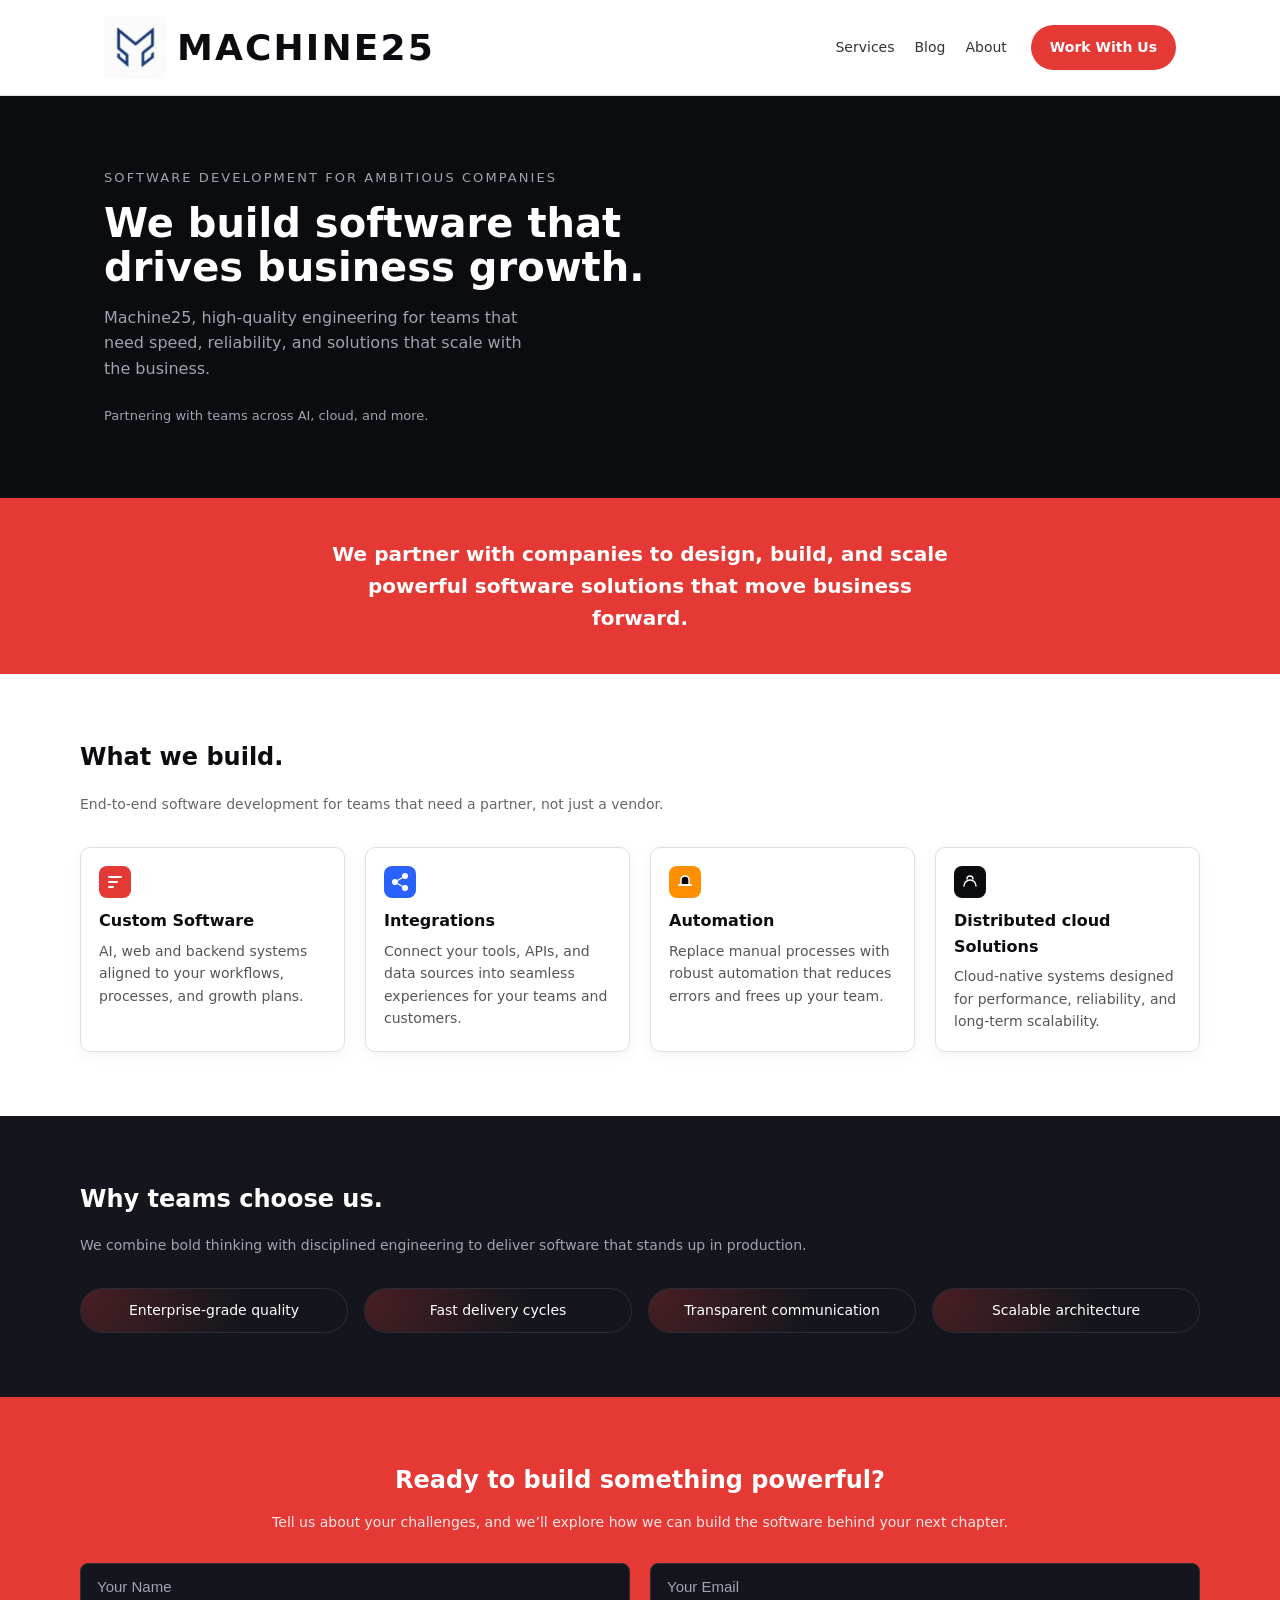
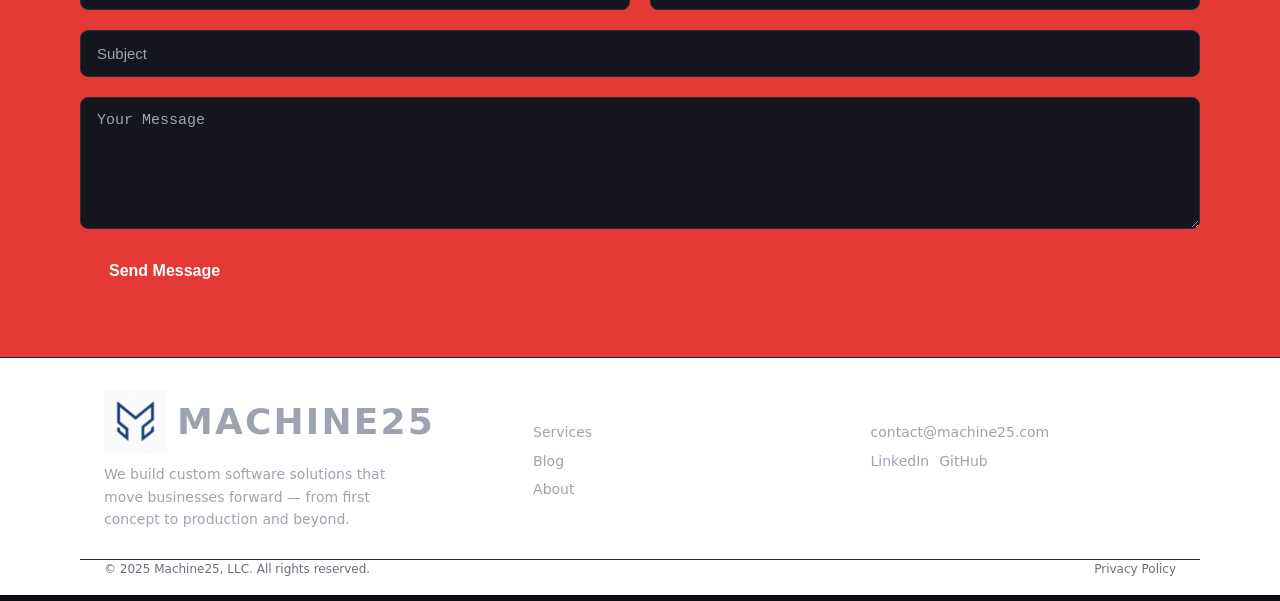
==== index.html @ 5ba47b7e "Updated the logo" ====
<!DOCTYPE html>
<html lang="en">

<head>
  <meta charset="UTF-8" />
  <meta name="viewport" content="width=device-width, initial-scale=1.0" />
  <title>Machine25</title>
  <style>
    :root {
      --red: #e53935;
      --red-dark: #b71c1c;
      --black: #0b0c10;
      --black-soft: #15161d;
      --white: #ffffff;
      --gray: #9ea3b0;
      --gray-light: #f5f6fa;
      --accent-blue: #2962ff;
      --accent-orange: #ff8f00;
      --max-width: 1120px;
    }

    * {
      box-sizing: border-box;
      margin: 0;
      padding: 0;
    }

    body {
      font-family: system-ui, -apple-system, BlinkMacSystemFont, "Segoe UI", sans-serif;
      background-color: var(--black);
      color: var(--white);
      line-height: 1.6;
    }

    a {
      text-decoration: none;
      color: inherit;
    }

    img {
      max-width: 100%;
      display: block;
    }

    /* Layout */

    .page {
      min-height: 100vh;
      background-color: var(--black);
    }

    .section {
      padding: 64px 24px;
    }

    .section--tight {
      padding-top: 40px;
      padding-bottom: 40px;
    }

    .section__inner {
      max-width: var(--max-width);
      margin: 0 auto;
    }

    .section--dark {
      background-color: var(--black);
    }

    .section--soft-dark {
      background-color: var(--black-soft);
    }

    .section--red {
      background-color: var(--red);
    }

    .section--light {
      background-color: var(--white);
      color: var(--black);
    }

    .section--light-soft {
      background-color: var(--gray-light);
      color: var(--black);
    }

    /* Header */

    .header {
      position: sticky;
      top: 0;
      z-index: 100;
      background-color: var(--white);
      color: var(--black);
      border-bottom: 1px solid #e0e0e0;
    }

    .header__inner {
      max-width: var(--max-width);
      margin: 0 auto;
      padding: 16px 24px;
      display: flex;
      align-items: center;
      justify-content: space-between;
      gap: 24px;
    }

    .logo {
      display: flex;
      align-items: center;
      gap: 10px;
    }

    .logo__mark {
      width: 63px;
      height: 63px;
      background-color: var(--black);
    }

    .logo__text {
      font-size: 36px;
      font-weight: 700;
      letter-spacing: 0.06em;
      text-transform: uppercase;
    }

    .nav {
      display: flex;
      align-items: center;
      gap: 24px;
      font-size: 14px;
      font-weight: 500;
    }

    .nav__links {
      display: flex;
      align-items: center;
      gap: 20px;
    }

    .nav__link {
      color: #333;
      position: relative;
    }

    .nav__link::after {
      content: "";
      position: absolute;
      left: 0;
      bottom: -4px;
      width: 0;
      height: 2px;
      background-color: var(--red);
      transition: width 0.2s ease;
    }

    .nav__link:hover::after {
      width: 100%;
    }

    .btn {
      display: inline-flex;
      align-items: center;
      justify-content: center;
      padding: 10px 18px;
      border-radius: 999px;
      border: 1px solid transparent;
      font-size: 14px;
      font-weight: 600;
      cursor: pointer;
      transition: all 0.15s ease;
      white-space: nowrap;
    }

    .btn--primary {
      background-color: var(--red);
      color: var(--white);
    }

    .btn--primary:hover {
      background-color: var(--red-dark);
    }

    .btn--ghost-red {
      background-color: transparent;
      color: var(--red);
      border-color: var(--red);
    }

    .btn--ghost-red:hover {
      background-color: rgba(229, 57, 53, 0.1);
    }

    /* Hero */

    .hero {
      background-color: var(--black);
      color: var(--white);
      padding-top: 72px;
      padding-bottom: 72px;
    }

    .hero__inner {
      max-width: var(--max-width);
      margin: 0 auto;
      padding: 0 24px;
      display: grid;
      grid-template-columns: minmax(0, 1.2fr) minmax(0, 1fr);
      gap: 40px;
      align-items: center;
    }

    .hero__eyebrow {
      text-transform: uppercase;
      font-size: 13px;
      letter-spacing: 0.16em;
      color: var(--gray);
      margin-bottom: 12px;
    }

    .hero__title {
      font-size: 40px;
      line-height: 1.1;
      margin-bottom: 16px;
      font-weight: 800;
    }

    .hero__subtitle {
      font-size: 16px;
      color: var(--gray);
      margin-bottom: 24px;
      max-width: 420px;
    }

    .hero__ctas {
      display: flex;
      flex-wrap: wrap;
      gap: 12px;
      margin-bottom: 24px;
    }

    .hero__meta {
      font-size: 13px;
      color: var(--gray);
    }

    .hero__visual {
      justify-self: stretch;
    }

    .hero__visual-inner {
      position: relative;
      padding: 24px;
      border-radius: 16px;
      background-color: var(--black-soft);
      border: 1px solid #21222b;
      min-height: 260px;
      overflow: hidden;
    }

    .hero__visual-label {
      font-size: 12px;
      color: var(--gray);
      text-transform: uppercase;
      letter-spacing: 0.14em;
      margin-bottom: 16px;
    }

    .hero__visual-main {
      display: flex;
      align-items: center;
      justify-content: center;
      min-height: 180px;
    }

    /* Brand statement */

    .brand-strip {
      text-align: center;
      color: var(--white);
    }

    .brand-strip__text {
      font-size: 20px;
      font-weight: 600;
      max-width: 640px;
      margin: 0 auto;
    }

    /* Testimonials */

    .section__heading {
      font-size: 24px;
      font-weight: 700;
      margin-bottom: 16px;
    }

    .section__subheading {
      font-size: 14px;
      color: var(--gray);
      margin-bottom: 32px;
    }

    .testimonial-grid {
      display: grid;
      grid-template-columns: repeat(3, minmax(0, 1fr));
      gap: 20px;
    }

    .testimonial-card {
      background-color: var(--black-soft);
      border-radius: 10px;
      padding: 20px;
      border: 1px solid #22232d;
      display: flex;
      flex-direction: column;
      gap: 12px;
    }

    .testimonial-card__logo {
      width: 90px;
      height: 20px;
      background-color: #2c2e3a;
      border-radius: 3px;
    }

    .testimonial-card__quote {
      font-size: 14px;
    }

    .testimonial-card__author {
      font-size: 13px;
      color: var(--gray);
    }

    /* Case Studies */

    .case-studies {
      color: var(--white);
    }

    .case-list {
      display: grid;
      grid-template-columns: 1fr;
      gap: 24px;
    }

    .case {
      display: grid;
      grid-template-columns: minmax(0, 1.1fr) minmax(0, 1.2fr);
      gap: 20px;
      align-items: center;
    }

    .case__image {
      border-radius: 12px;
      overflow: hidden;
      box-shadow: 0 8px 30px rgba(0, 0, 0, 0.4);
    }

    .case__label {
      font-size: 13px;
      text-transform: uppercase;
      letter-spacing: 0.16em;
      opacity: 0.9;
      margin-bottom: 4px;
    }

    .case__title {
      font-size: 18px;
      font-weight: 700;
      margin-bottom: 10px;
    }

    .case__body {
      font-size: 14px;
      margin-bottom: 8px;
    }

    .case__meta {
      font-size: 13px;
      margin-bottom: 8px;
    }

    .case__link {
      font-size: 14px;
      font-weight: 600;
      text-decoration: underline;
      cursor: pointer;
    }

    /* Services */

    .services-grid {
      display: grid;
      grid-template-columns: repeat(4, minmax(0, 1fr));
      gap: 20px;
    }

    .service-card {
      background-color: var(--white);
      color: var(--black);
      border-radius: 10px;
      padding: 18px;
      box-shadow: 0 4px 16px rgba(0, 0, 0, 0.05);
      border: 1px solid #e0e0e0;
    }

    .service-card__icon {
      width: 32px;
      height: 32px;
      margin-bottom: 10px;
    }

    .service-card__title {
      font-size: 16px;
      font-weight: 600;
      margin-bottom: 6px;
    }

    .service-card__text {
      font-size: 14px;
      color: #555;
    }

    /* Why choose us */

    .pill-grid {
      display: grid;
      grid-template-columns: repeat(4, minmax(0, 1fr));
      gap: 16px;
    }

    .pill {
      border-radius: 999px;
      border: 1px solid #2a2c37;
      padding: 10px 16px;
      font-size: 14px;
      text-align: center;
      background: radial-gradient(circle at top left, rgba(229, 57, 53, 0.25), transparent 60%);
    }

    /* CTA banner */

    .cta-banner {
      text-align: center;
      color: var(--white);
    }

    .cta-banner__title {
      font-size: 24px;
      font-weight: 700;
      margin-bottom: 12px;
    }

    .cta-banner__text {
      font-size: 14px;
      color: rgba(255, 255, 255, 0.88);
      margin-bottom: 18px;
    }

    /* Contact form */
  
    .contact-form {
      margin-top: 30px;
      display: flex;
      flex-direction: column;
      gap: 20px;
    }

    .form-row {
      display: flex;
      gap: 20px;
    }

    .contact-form input,
    .contact-form textarea {
      width: 100%;
      padding: 14px 16px;
      border-radius: 8px;
      border: 1px solid #2c2e3a;
      background-color: var(--black-soft);
      color: var(--white);
      font-size: 15px;
    }

    .contact-form input::placeholder,
    .contact-form textarea::placeholder {
      color: var(--gray);
    }

    .contact-form input:focus,
    .contact-form textarea:focus {
      outline: none;
      border-color: var(--accent-blue);
      box-shadow: 0 0 0 2px rgba(41, 121, 255, 0.25);
    }

    .contact-form button {
      width: fit-content;
      padding: 12px 28px;
      font-size: 16px;
      font-weight: bold;
      border-radius: 6px;
    }

    /* Footer */

    .footer {
      background-color: var(--white);
      border-top: 1px solid #22232d;
      color: var(--gray);
    }

    .footer__inner {
      max-width: var(--max-width);
      margin: 0 auto;
      padding: 32px 24px 20px;
      display: grid;
      grid-template-columns: 1.3fr 1fr 1fr;
      gap: 32px;
      align-items: flex-start;
    }

    .footer__logo-block {
      max-width: 320px;
    }

    .footer__logo-block p {
      font-size: 14px;
      margin-top: 10px;
    }

    .footer__heading {
      font-size: 13px;
      text-transform: uppercase;
      letter-spacing: 0.16em;
      margin-bottom: 10px;
      color: var(--white);
    }

    .footer__link-list {
      display: flex;
      flex-direction: column;
      gap: 6px;
      font-size: 14px;
    }

    .footer__link {
      color: var(--gray);
    }

    .footer__bottom {
      max-width: var(--max-width);
      margin: 0 auto;
      padding: 0 24px 16px;
      border-top: 1px solid #22232d;
      font-size: 12px;
      display: flex;
      justify-content: space-between;
      gap: 12px;
      color: #6b6f7d;
      margin-top: 8px;
    }

    .footer__social {
      display: flex;
      gap: 10px;
      font-size: 14px;
    }

    .contact-form {
      position: relative;
      z-index: 10000;
    }

    /* Responsive */

    @media (max-width: 960px) {
      .hero__inner {
        grid-template-columns: minmax(0, 1fr);
      }

      .hero__visual {
        order: -1;
      }

      .testimonial-grid {
        grid-template-columns: repeat(2, minmax(0, 1fr));
      }

      .case {
        grid-template-columns: 1fr;
      }

      .services-grid {
        grid-template-columns: repeat(2, minmax(0, 1fr));
      }

      .pill-grid {
        grid-template-columns: repeat(2, minmax(0, 1fr));
      }

      .footer__inner {
        grid-template-columns: 1fr 1fr;
      }
    }

    @media (max-width: 640px) {
      .header__inner {
        flex-wrap: wrap;
      }

      .nav__links {
        display: none;
        /* Simple mobile behavior; could be replaced with a real menu */
      }

      .hero {
        padding-top: 48px;
      }

      .hero__title {
        font-size: 30px;
      }

      .section {
        padding: 48px 20px;
      }

      .testimonial-grid,
      .services-grid,
      .pill-grid {
        grid-template-columns: 1fr;
      }

      .footer__inner {
        grid-template-columns: 1fr;
      }

      .footer__bottom {
        flex-direction: column;
        align-items: flex-start;
      }
    }
  </style>
</head>

<body>
  <div class="page">

    <!-- Header -->
    <header class="header">
      <div class="header__inner">
        <a href="#" class="logo">
          <img src="images/Machine25.png" alt="Machine25 logo" class="logo__mark" />
          <div class="logo__text">Machine25</div>
        </a>
        <nav class="nav">
          <div class="nav__links">
            <a href="#services" class="nav__link">Services</a>
            <a href="#blog" class="nav__link">Blog</a>
            <a href="#about" class="nav__link">About</a>
          </div>
          <a href="#contact" class="btn btn--primary">Work With Us</a>
        </nav>
      </div>
    </header>

    <!-- Hero -->
    <section class="hero" id="top">
      <div class="hero__inner">
        <div class="hero__content">
          <div class="hero__eyebrow">Software development for ambitious companies</div>
          <h1 class="hero__title">We build software that drives business growth.</h1>
          <p class="hero__subtitle">
            Machine25, high‑quality engineering for teams that need speed, reliability, and solutions that scale with
            the business.
          </p>
          <p class="hero__meta">
            Partnering with teams across AI, cloud, and more.
          </p>
        </div>
    </section>

    <!-- Brand Strip -->
    <section class="section section--red section--tight" id="about">
      <div class="section__inner brand-strip">
        <p class="brand-strip__text">
          We partner with companies to design, build, and scale powerful software solutions that move business forward.
        </p>
      </div>
    </section>

    <!-- Services -->
    <section class="section section--light" id="services">
      <div class="section__inner">
        <h2 class="section__heading">What we build.</h2>
        <p class="section__subheading" style="color:#666;">
          End‑to‑end software development for teams that need a partner, not just a vendor.
        </p>
        <div class="services-grid">
          <article class="service-card">
            <div class="service-card__icon">
              <!-- Simple icon -->
              <svg width="32" height="32" viewBox="0 0 32 32" xmlns="http://www.w3.org/2000/svg" aria-hidden="true">
                <rect width="32" height="32" rx="8" fill="#e53935" />
                <rect x="9" y="10" width="14" height="2" rx="1" fill="#ffffff" />
                <rect x="9" y="15" width="10" height="2" rx="1" fill="#ffffff" />
                <rect x="9" y="20" width="6" height="2" rx="1" fill="#ffffff" />
              </svg>
            </div>
            <h3 class="service-card__title">Custom Software</h3>
            <p class="service-card__text">
              AI, web and backend systems aligned to your workflows, processes, and growth plans.
            </p>
          </article>

          <article class="service-card">
            <div class="service-card__icon">
              <svg width="32" height="32" viewBox="0 0 32 32" xmlns="http://www.w3.org/2000/svg" aria-hidden="true">
                <rect width="32" height="32" rx="8" fill="#2962ff" />
                <circle cx="11" cy="16" r="3" fill="#ffffff" />
                <circle cx="21" cy="10" r="3" fill="#ffffff" />
                <circle cx="21" cy="22" r="3" fill="#ffffff" />
                <path d="M13.5 14.5L18.5 11.5" stroke="#ffffff" stroke-width="1.4" />
                <path d="M13.5 17.5L18.5 20.5" stroke="#ffffff" stroke-width="1.4" />
              </svg>
            </div>
            <h3 class="service-card__title">Integrations</h3>
            <p class="service-card__text">
              Connect your tools, APIs, and data sources into seamless experiences for your teams and customers.
            </p>
          </article>

          <article class="service-card">
            <div class="service-card__icon">
              <svg width="32" height="32" viewBox="0 0 32 32" xmlns="http://www.w3.org/2000/svg" aria-hidden="true">
                <rect width="32" height="32" rx="8" fill="#ff8f00" />
                <rect x="9" y="18" width="14" height="2" rx="1" fill="#ffffff" />
                <path d="M12 18V14C12 12 13 10 16 10C19 10 20 12 20 14V18" stroke="#ffffff" stroke-width="1.4"
                  stroke-linecap="round" />
              </svg>
            </div>
            <h3 class="service-card__title">Automation</h3>
            <p class="service-card__text">
              Replace manual processes with robust automation that reduces errors and frees up your team.
            </p>
          </article>

          <article class="service-card">
            <div class="service-card__icon">
              <svg width="32" height="32" viewBox="0 0 32 32" xmlns="http://www.w3.org/2000/svg" aria-hidden="true">
                <rect width="32" height="32" rx="8" fill="#0b0c10" />
                <path d="M10 20C10 16.7 12.7 14 16 14C19.3 14 22 16.7 22 20" stroke="#ffffff" stroke-width="1.4"
                  stroke-linecap="round" />
                <path d="M13 13C13 11.3 14.3 10 16 10C17.7 10 19 11.3 19 13" stroke="#ffffff" stroke-width="1.4"
                  stroke-linecap="round" />
              </svg>
            </div>
            <h3 class="service-card__title">Distributed cloud Solutions</h3>
            <p class="service-card__text">
              Cloud‑native systems designed for performance, reliability, and long‑term scalability.
            </p>
          </article>
        </div>
      </div>
    </section>

    <!-- Why choose us -->
    <section class="section section--soft-dark">
      <div class="section__inner">
        <h2 class="section__heading">Why teams choose us.</h2>
        <p class="section__subheading">
          We combine bold thinking with disciplined engineering to deliver software that stands up in production.
        </p>
        <div class="pill-grid">
          <div class="pill">Enterprise‑grade quality</div>
          <div class="pill">Fast delivery cycles</div>
          <div class="pill">Transparent communication</div>
          <div class="pill">Scalable architecture</div>
        </div>
      </div>
    </section>

    <!-- CTA banner -->
    <section class="section section--red cta-banner" id="contact">
      <div class="section__inner">
        <h2 class="cta-banner__title">Ready to build something powerful?</h2>
        <p class="cta-banner__text">
          Tell us about your challenges, and we’ll explore how we can build the software behind your next chapter.
        </p>
        <form class="contact-form" action="send-message.php" method="POST">
          <div class="form-row">
            <input type="text" name="name" placeholder="Your Name" required>
            <input type="email" name="email" placeholder="Your Email" required>
          </div>

          <input type="text" name="subject" placeholder="Subject" required>

          <textarea name="message" placeholder="Your Message" rows="6" required></textarea>

          <button type="submit" class="btn btn--primary">Send Message</button>
        </form>

      </div>
    </section>

    <!-- Footer -->
    <footer class="footer">
      <div class="footer__inner">
        <div class="footer__logo-block">
          <div class="logo">
            <img src="images/Machine25.png" alt="Machine25 logo" class="logo__mark" />
            <div class="logo__text">Machine25</div>
          </div>
          <p>
            We build custom software solutions that move businesses forward — from first concept to production and
            beyond.
          </p>
        </div>
        <div>
          <div class="footer__heading">Navigation</div>
          <div class="footer__link-list">
            <a href="#services" class="footer__link">Services</a>
            <a href="#blog" class="footer__link">Blog</a>
            <a href="#about" class="footer__link">About</a>
          </div>
        </div>
        <div>
          <div class="footer__heading">Contact</div>
          <div class="footer__link-list">
            <span class="footer__link">contact@machine25.com</span>
            <div class="footer__social">
              <a href="#" class="footer__link">LinkedIn</a>
              <a href="#" class="footer__link">GitHub</a>
            </div>
          </div>
        </div>
      </div>
      <div class="footer__bottom">
        <span>© 2025 Machine25, LLC. All rights reserved.</span>
        <span>Privacy Policy</span>
      </div>
    </footer>

  </div>
</body>

</html>
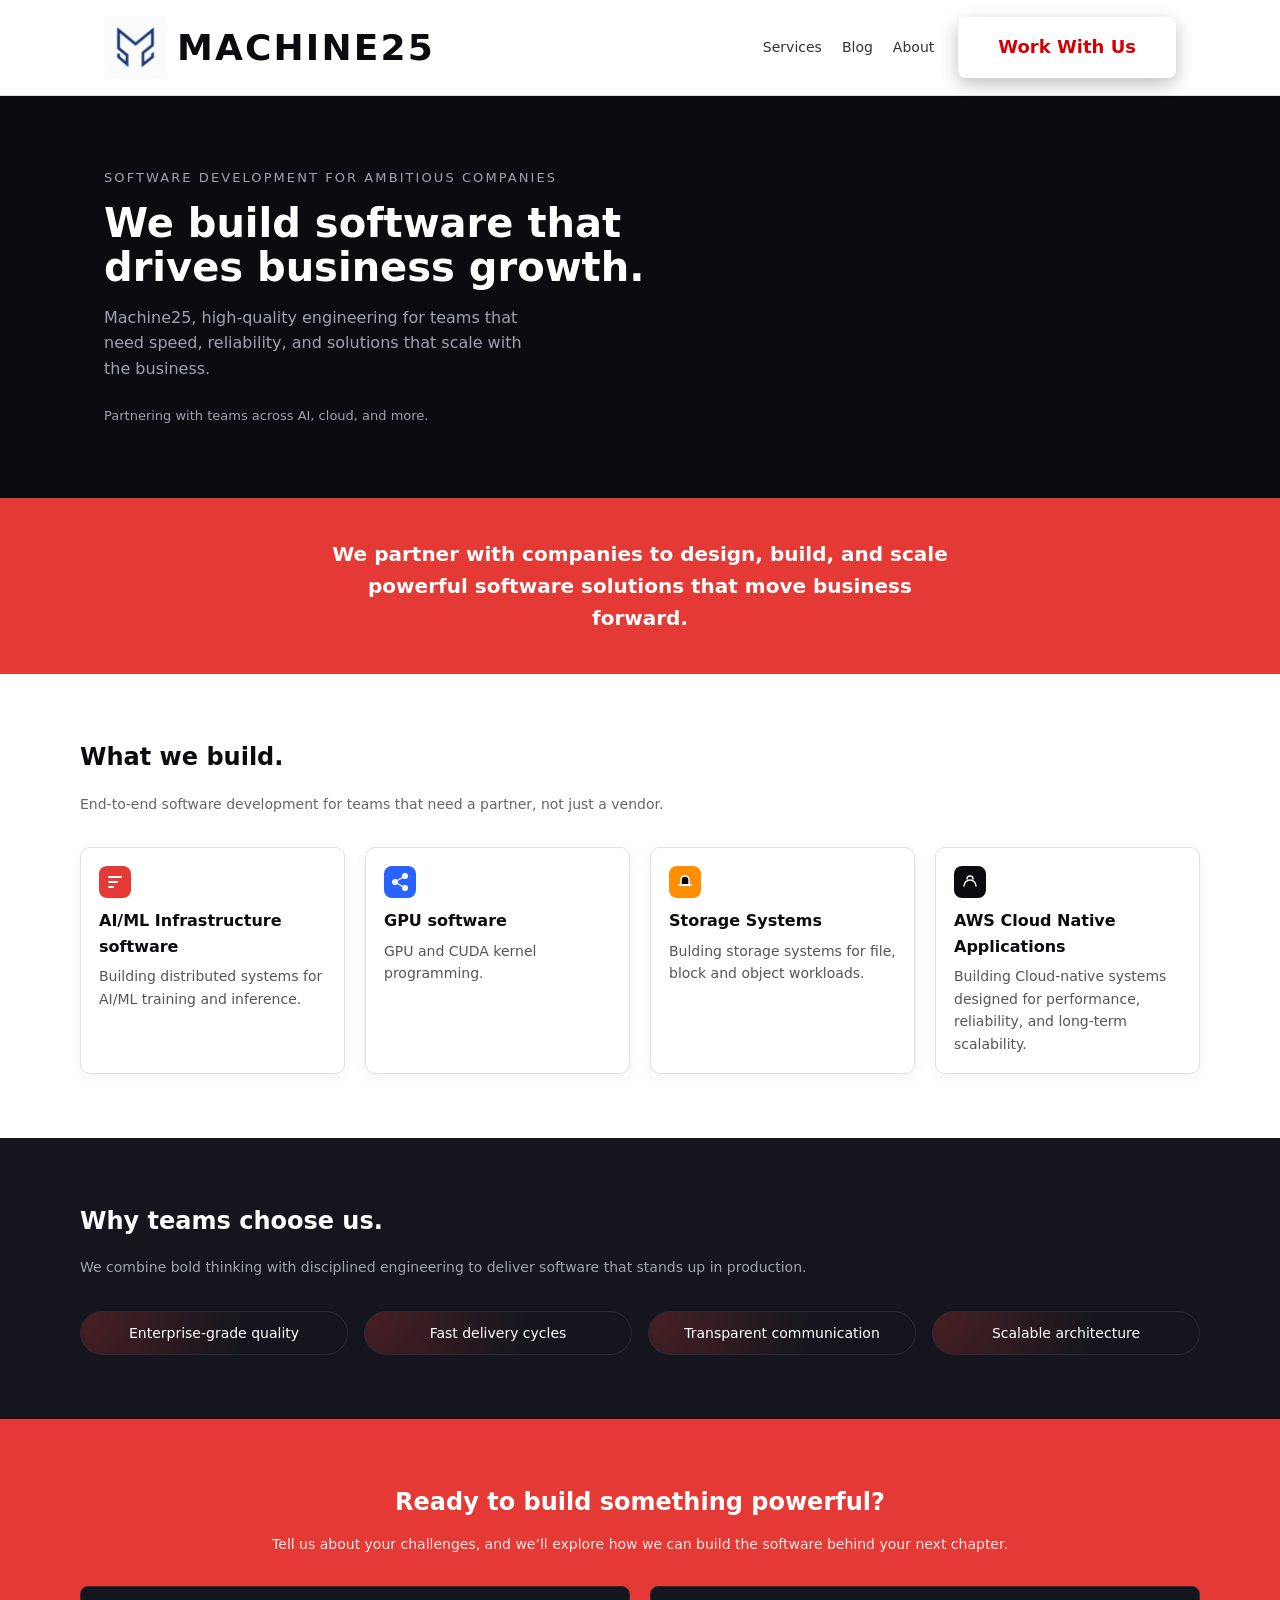
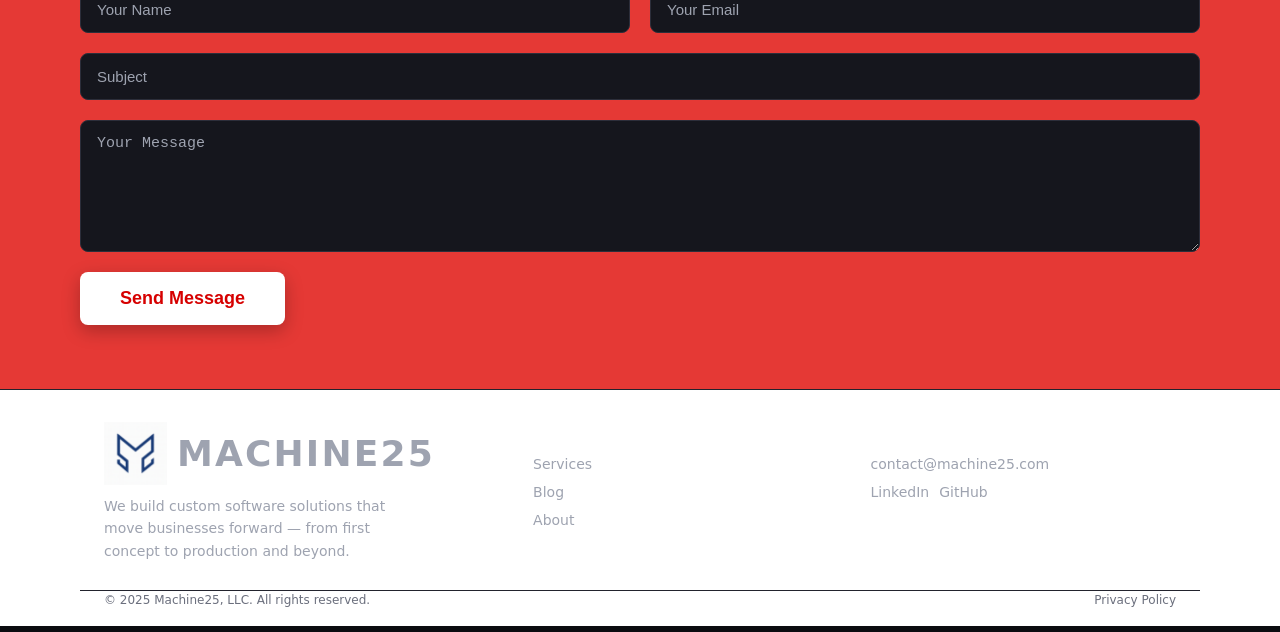
==== commit 17bdcfa3: "Updated the services description" ====
--- a/index.html
+++ b/index.html
@@ -461,7 +461,7 @@
     }
 
     /* Contact form */
-  
+
     .contact-form {
       margin-top: 30px;
       display: flex;
@@ -503,6 +503,24 @@
       font-size: 16px;
       font-weight: bold;
       border-radius: 6px;
+    }
+
+    .btn.btn--primary {
+      background-color: #ffffff;
+      color: #d60000;
+      padding: 16px 40px;
+      font-size: 18px;
+      font-weight: 700;
+      border-radius: 8px;
+      border: none;
+      box-shadow: 0 6px 18px rgba(0, 0, 0, 0.25);
+      cursor: pointer;
+      transition: transform 0.15s ease, box-shadow 0.15s ease;
+    }
+
+    .btn.btn--primary:hover {
+      transform: translateY(-2px);
+      box-shadow: 0 10px 24px rgba(0, 0, 0, 0.3);
     }
 
     /* Footer */
@@ -711,9 +729,9 @@
                 <rect x="9" y="20" width="6" height="2" rx="1" fill="#ffffff" />
               </svg>
             </div>
-            <h3 class="service-card__title">Custom Software</h3>
+            <h3 class="service-card__title">AI/ML Infrastructure software</h3>
             <p class="service-card__text">
-              AI, web and backend systems aligned to your workflows, processes, and growth plans.
+              Building distributed systems for AI/ML training and inference.
             </p>
           </article>
 
@@ -728,9 +746,9 @@
                 <path d="M13.5 17.5L18.5 20.5" stroke="#ffffff" stroke-width="1.4" />
               </svg>
             </div>
-            <h3 class="service-card__title">Integrations</h3>
+            <h3 class="service-card__title">GPU software</h3>
             <p class="service-card__text">
-              Connect your tools, APIs, and data sources into seamless experiences for your teams and customers.
+              GPU and CUDA kernel programming.
             </p>
           </article>
 
@@ -743,9 +761,9 @@
                   stroke-linecap="round" />
               </svg>
             </div>
-            <h3 class="service-card__title">Automation</h3>
+            <h3 class="service-card__title">Storage Systems</h3>
             <p class="service-card__text">
-              Replace manual processes with robust automation that reduces errors and frees up your team.
+              Bulding storage systems for file, block and object workloads.
             </p>
           </article>
 
@@ -759,9 +777,9 @@
                   stroke-linecap="round" />
               </svg>
             </div>
-            <h3 class="service-card__title">Distributed cloud Solutions</h3>
+            <h3 class="service-card__title">AWS Cloud Native Applications</h3>
             <p class="service-card__text">
-              Cloud‑native systems designed for performance, reliability, and long‑term scalability.
+              Building Cloud‑native systems designed for performance, reliability, and long‑term scalability.
             </p>
           </article>
         </div>
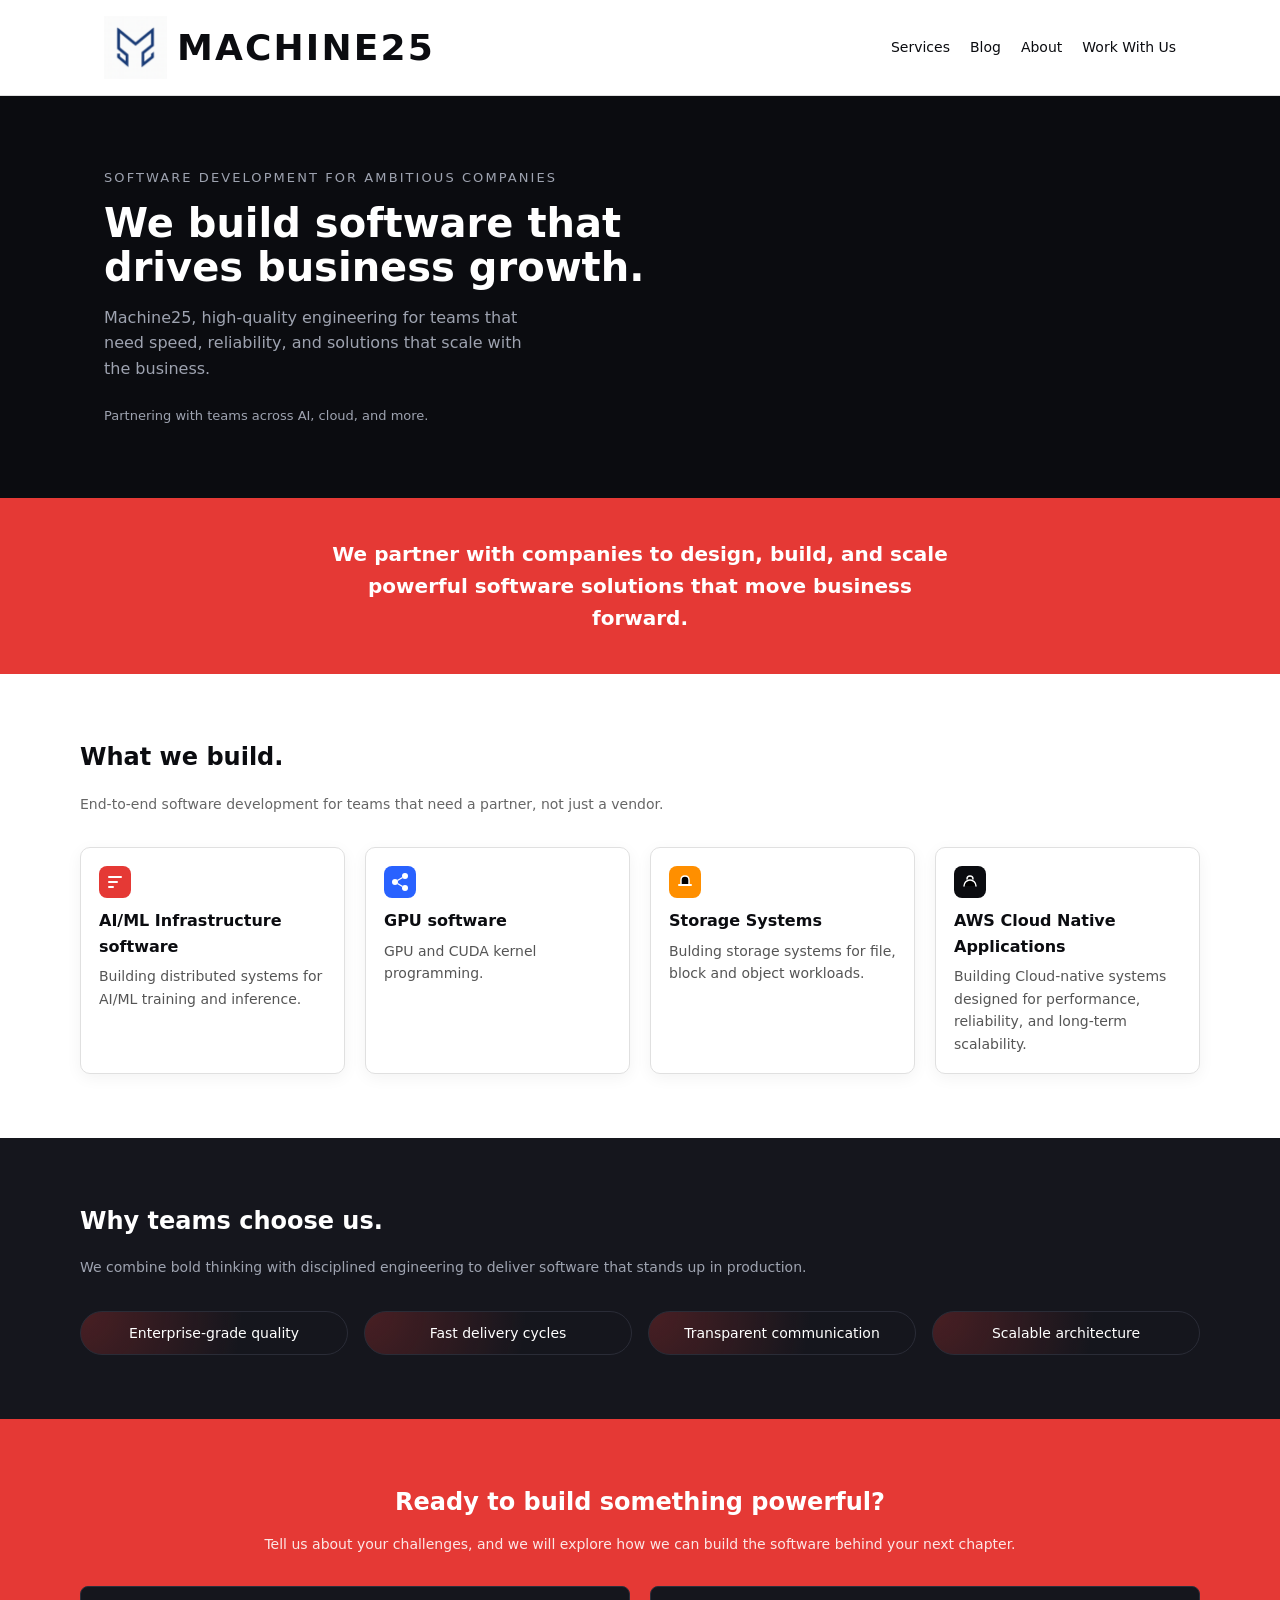
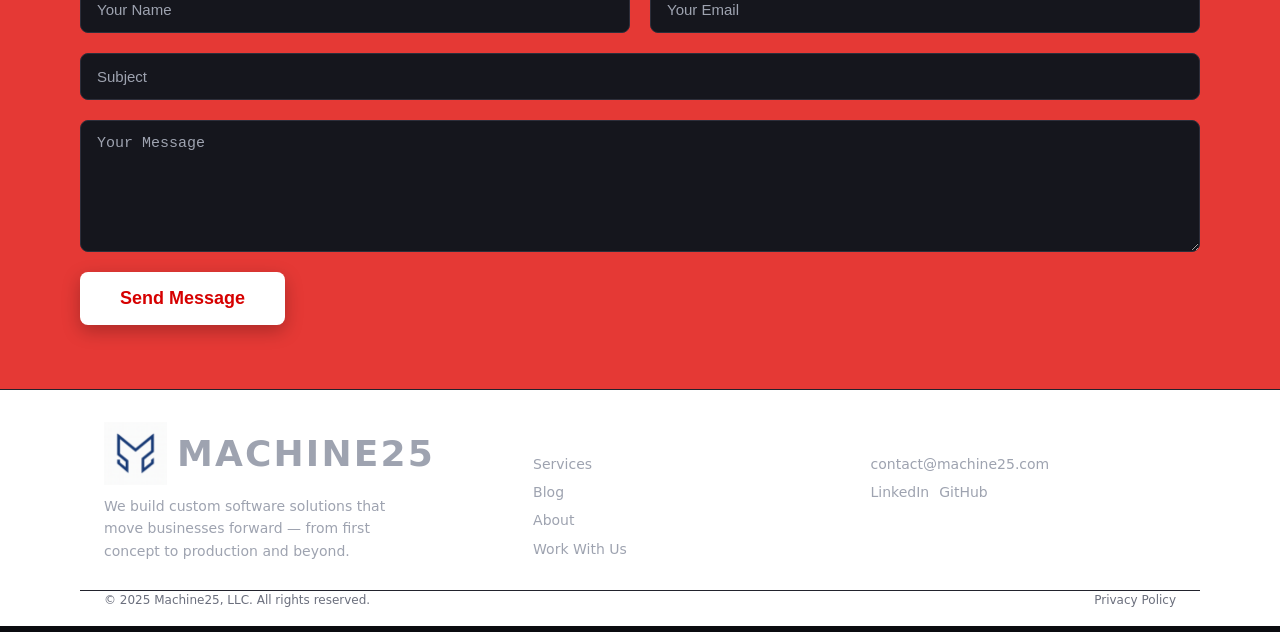
==== commit 4ec6c598: "Updated the navigating links" ====
--- a/index.html
+++ b/index.html
@@ -677,11 +677,10 @@
         </a>
         <nav class="nav">
           <div class="nav__links">
-            <a href="#services" class="nav__link">Services</a>
-            <a href="#blog" class="nav__link">Blog</a>
-            <a href="#about" class="nav__link">About</a>
-          </div>
-          <a href="#contact" class="btn btn--primary">Work With Us</a>
+            <a href="#services">Services</a>
+            <a href="#blog">Blog</a>
+            <a href="#about">About</a>
+            <a href="#contact">Work With Us</a>
         </nav>
       </div>
     </header>
@@ -712,7 +711,7 @@
     </section>
 
     <!-- Services -->
-    <section class="section section--light" id="services">
+    <section id="services" class="section section--light" id="services">
       <div class="section__inner">
         <h2 class="section__heading">What we build.</h2>
         <p class="section__subheading" style="color:#666;">
@@ -803,11 +802,11 @@
     </section>
 
     <!-- CTA banner -->
-    <section class="section section--red cta-banner" id="contact">
+    <section id="contact" class="section section--red cta-banner" id="contact">
       <div class="section__inner">
         <h2 class="cta-banner__title">Ready to build something powerful?</h2>
         <p class="cta-banner__text">
-          Tell us about your challenges, and we’ll explore how we can build the software behind your next chapter.
+          Tell us about your challenges, and we will explore how we can build the software behind your next chapter.
         </p>
         <form class="contact-form" action="send-message.php" method="POST">
           <div class="form-row">
@@ -841,9 +840,10 @@
         <div>
           <div class="footer__heading">Navigation</div>
           <div class="footer__link-list">
-            <a href="#services" class="footer__link">Services</a>
-            <a href="#blog" class="footer__link">Blog</a>
-            <a href="#about" class="footer__link">About</a>
+            <a href="#services">Services</a>
+            <a href="#blog">Blog</a>
+            <a href="#about">About</a>
+            <a href="#contact">Work With Us</a>
           </div>
         </div>
         <div>
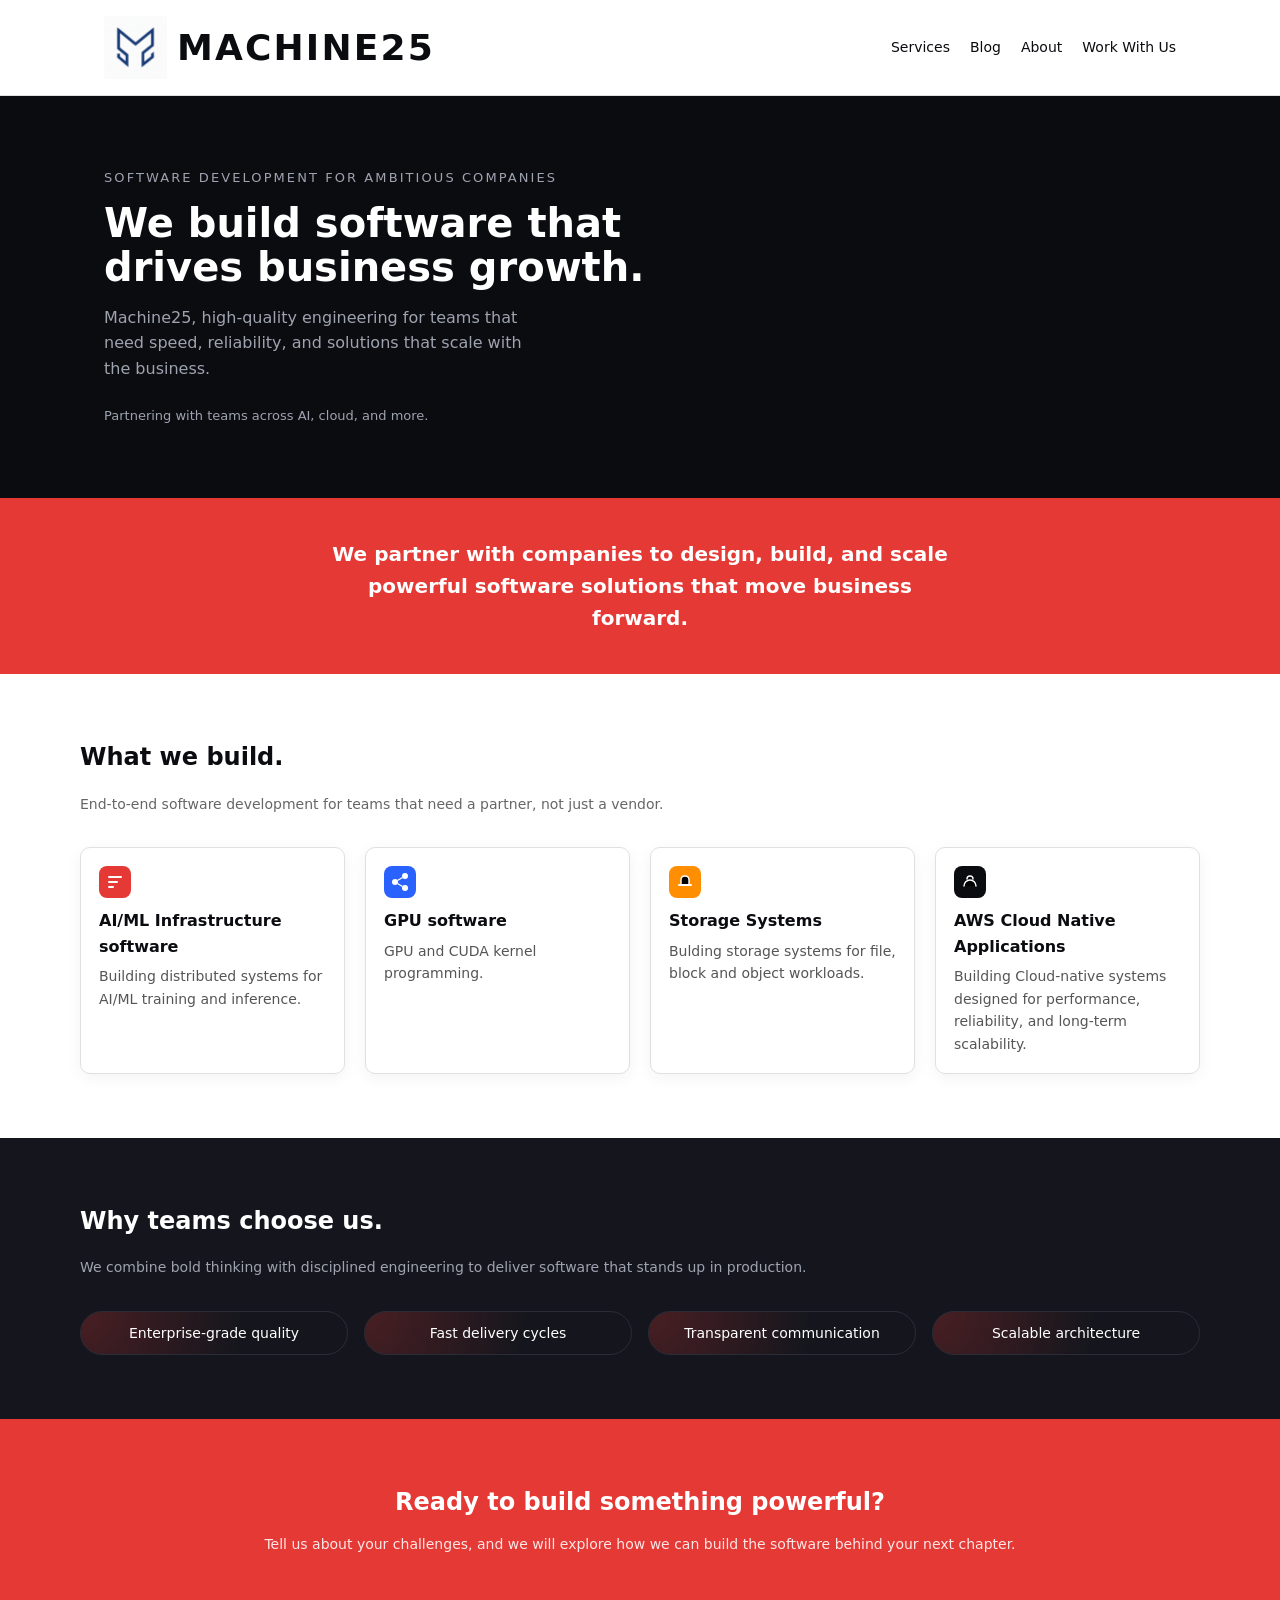
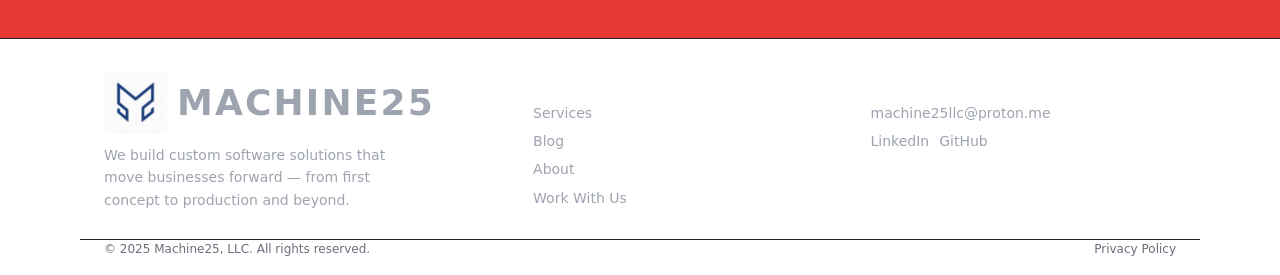
==== commit 48e510ef: "removed the contact form" ====
--- a/index.html
+++ b/index.html
@@ -808,19 +808,6 @@
         <p class="cta-banner__text">
           Tell us about your challenges, and we will explore how we can build the software behind your next chapter.
         </p>
-        <form class="contact-form" action="send-message.php" method="POST">
-          <div class="form-row">
-            <input type="text" name="name" placeholder="Your Name" required>
-            <input type="email" name="email" placeholder="Your Email" required>
-          </div>
-
-          <input type="text" name="subject" placeholder="Subject" required>
-
-          <textarea name="message" placeholder="Your Message" rows="6" required></textarea>
-
-          <button type="submit" class="btn btn--primary">Send Message</button>
-        </form>
-
       </div>
     </section>
 
@@ -849,7 +836,7 @@
         <div>
           <div class="footer__heading">Contact</div>
           <div class="footer__link-list">
-            <span class="footer__link">contact@machine25.com</span>
+            <span class="footer__link">machine25llc@proton.me</span>
             <div class="footer__social">
               <a href="#" class="footer__link">LinkedIn</a>
               <a href="#" class="footer__link">GitHub</a>
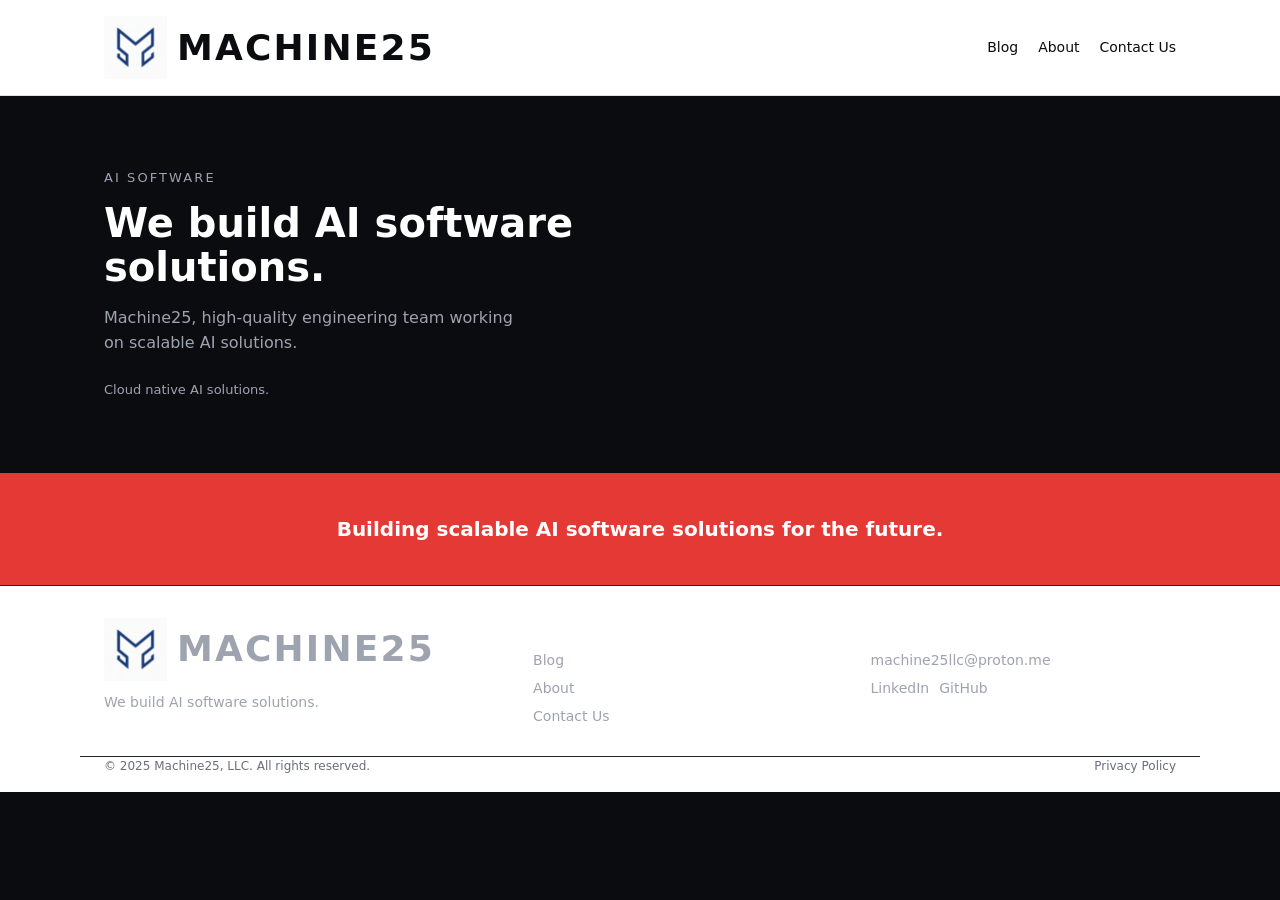
==== commit 86e75e2a: "Updated the main page" ====
--- a/index.html
+++ b/index.html
@@ -677,10 +677,9 @@
         </a>
         <nav class="nav">
           <div class="nav__links">
-            <a href="#services">Services</a>
             <a href="#blog">Blog</a>
             <a href="#about">About</a>
-            <a href="#contact">Work With Us</a>
+            <a href="#contact">Contact Us</a>
         </nav>
       </div>
     </header>
@@ -689,14 +688,13 @@
     <section class="hero" id="top">
       <div class="hero__inner">
         <div class="hero__content">
-          <div class="hero__eyebrow">Software development for ambitious companies</div>
-          <h1 class="hero__title">We build software that drives business growth.</h1>
+          <div class="hero__eyebrow">AI Software</div>
+          <h1 class="hero__title">We build AI software solutions.</h1>
           <p class="hero__subtitle">
-            Machine25, high‑quality engineering for teams that need speed, reliability, and solutions that scale with
-            the business.
+            Machine25, high‑quality engineering team working on scalable AI solutions.
           </p>
           <p class="hero__meta">
-            Partnering with teams across AI, cloud, and more.
+            Cloud native AI solutions.
           </p>
         </div>
     </section>
@@ -705,108 +703,7 @@
     <section class="section section--red section--tight" id="about">
       <div class="section__inner brand-strip">
         <p class="brand-strip__text">
-          We partner with companies to design, build, and scale powerful software solutions that move business forward.
-        </p>
-      </div>
-    </section>
-
-    <!-- Services -->
-    <section id="services" class="section section--light" id="services">
-      <div class="section__inner">
-        <h2 class="section__heading">What we build.</h2>
-        <p class="section__subheading" style="color:#666;">
-          End‑to‑end software development for teams that need a partner, not just a vendor.
-        </p>
-        <div class="services-grid">
-          <article class="service-card">
-            <div class="service-card__icon">
-              <!-- Simple icon -->
-              <svg width="32" height="32" viewBox="0 0 32 32" xmlns="http://www.w3.org/2000/svg" aria-hidden="true">
-                <rect width="32" height="32" rx="8" fill="#e53935" />
-                <rect x="9" y="10" width="14" height="2" rx="1" fill="#ffffff" />
-                <rect x="9" y="15" width="10" height="2" rx="1" fill="#ffffff" />
-                <rect x="9" y="20" width="6" height="2" rx="1" fill="#ffffff" />
-              </svg>
-            </div>
-            <h3 class="service-card__title">AI/ML Infrastructure software</h3>
-            <p class="service-card__text">
-              Building distributed systems for AI/ML training and inference.
-            </p>
-          </article>
-
-          <article class="service-card">
-            <div class="service-card__icon">
-              <svg width="32" height="32" viewBox="0 0 32 32" xmlns="http://www.w3.org/2000/svg" aria-hidden="true">
-                <rect width="32" height="32" rx="8" fill="#2962ff" />
-                <circle cx="11" cy="16" r="3" fill="#ffffff" />
-                <circle cx="21" cy="10" r="3" fill="#ffffff" />
-                <circle cx="21" cy="22" r="3" fill="#ffffff" />
-                <path d="M13.5 14.5L18.5 11.5" stroke="#ffffff" stroke-width="1.4" />
-                <path d="M13.5 17.5L18.5 20.5" stroke="#ffffff" stroke-width="1.4" />
-              </svg>
-            </div>
-            <h3 class="service-card__title">GPU software</h3>
-            <p class="service-card__text">
-              GPU and CUDA kernel programming.
-            </p>
-          </article>
-
-          <article class="service-card">
-            <div class="service-card__icon">
-              <svg width="32" height="32" viewBox="0 0 32 32" xmlns="http://www.w3.org/2000/svg" aria-hidden="true">
-                <rect width="32" height="32" rx="8" fill="#ff8f00" />
-                <rect x="9" y="18" width="14" height="2" rx="1" fill="#ffffff" />
-                <path d="M12 18V14C12 12 13 10 16 10C19 10 20 12 20 14V18" stroke="#ffffff" stroke-width="1.4"
-                  stroke-linecap="round" />
-              </svg>
-            </div>
-            <h3 class="service-card__title">Storage Systems</h3>
-            <p class="service-card__text">
-              Bulding storage systems for file, block and object workloads.
-            </p>
-          </article>
-
-          <article class="service-card">
-            <div class="service-card__icon">
-              <svg width="32" height="32" viewBox="0 0 32 32" xmlns="http://www.w3.org/2000/svg" aria-hidden="true">
-                <rect width="32" height="32" rx="8" fill="#0b0c10" />
-                <path d="M10 20C10 16.7 12.7 14 16 14C19.3 14 22 16.7 22 20" stroke="#ffffff" stroke-width="1.4"
-                  stroke-linecap="round" />
-                <path d="M13 13C13 11.3 14.3 10 16 10C17.7 10 19 11.3 19 13" stroke="#ffffff" stroke-width="1.4"
-                  stroke-linecap="round" />
-              </svg>
-            </div>
-            <h3 class="service-card__title">AWS Cloud Native Applications</h3>
-            <p class="service-card__text">
-              Building Cloud‑native systems designed for performance, reliability, and long‑term scalability.
-            </p>
-          </article>
-        </div>
-      </div>
-    </section>
-
-    <!-- Why choose us -->
-    <section class="section section--soft-dark">
-      <div class="section__inner">
-        <h2 class="section__heading">Why teams choose us.</h2>
-        <p class="section__subheading">
-          We combine bold thinking with disciplined engineering to deliver software that stands up in production.
-        </p>
-        <div class="pill-grid">
-          <div class="pill">Enterprise‑grade quality</div>
-          <div class="pill">Fast delivery cycles</div>
-          <div class="pill">Transparent communication</div>
-          <div class="pill">Scalable architecture</div>
-        </div>
-      </div>
-    </section>
-
-    <!-- CTA banner -->
-    <section id="contact" class="section section--red cta-banner" id="contact">
-      <div class="section__inner">
-        <h2 class="cta-banner__title">Ready to build something powerful?</h2>
-        <p class="cta-banner__text">
-          Tell us about your challenges, and we will explore how we can build the software behind your next chapter.
+          Building scalable AI software solutions for the future.
         </p>
       </div>
     </section>
@@ -820,17 +717,15 @@
             <div class="logo__text">Machine25</div>
           </div>
           <p>
-            We build custom software solutions that move businesses forward — from first concept to production and
-            beyond.
+            We build AI software solutions.
           </p>
         </div>
         <div>
           <div class="footer__heading">Navigation</div>
           <div class="footer__link-list">
-            <a href="#services">Services</a>
             <a href="#blog">Blog</a>
             <a href="#about">About</a>
-            <a href="#contact">Work With Us</a>
+            <a href="#contact">Contact Us</a>
           </div>
         </div>
         <div>
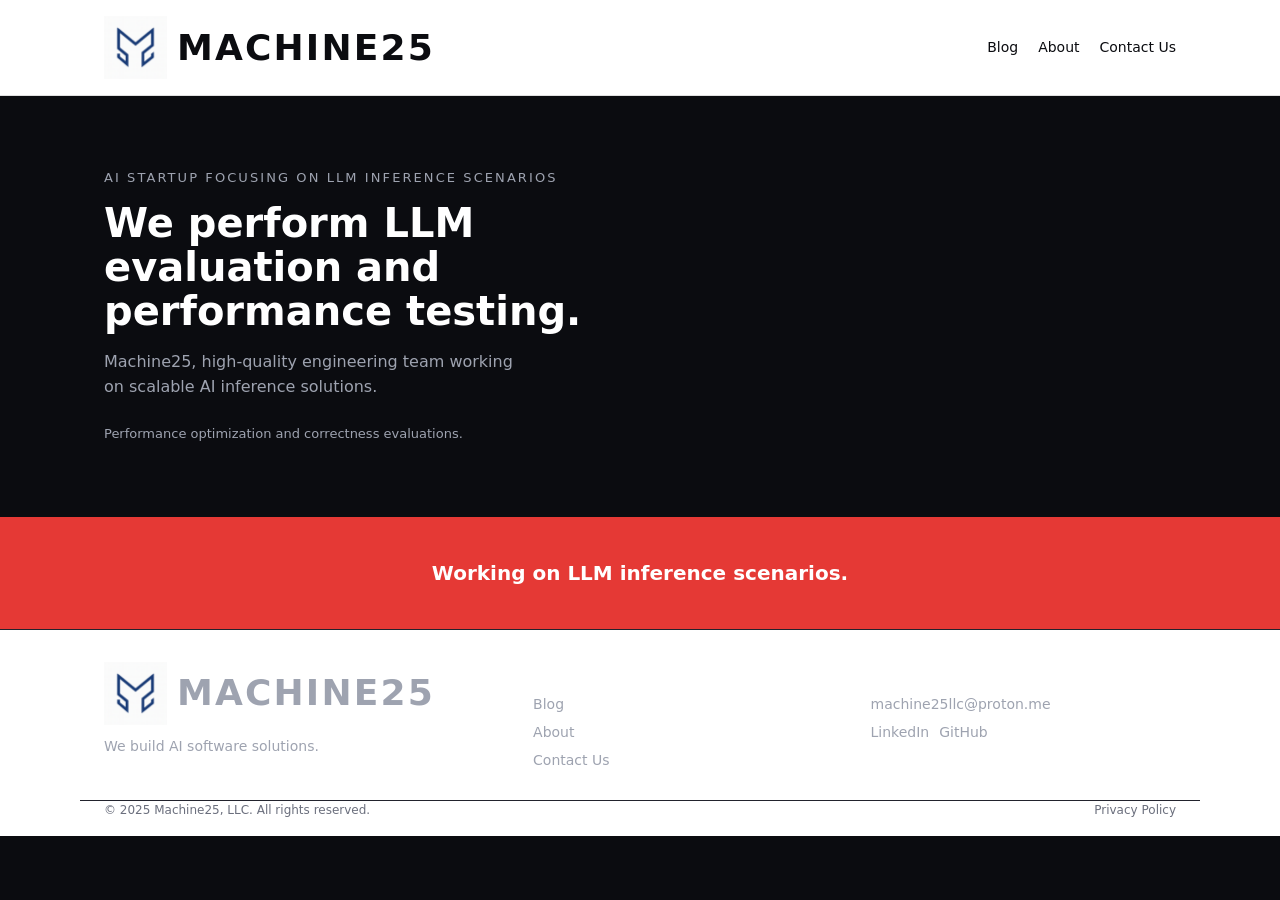
==== commit 905dd2eb: "Updated the main page" ====
--- a/index.html
+++ b/index.html
@@ -688,13 +688,13 @@
     <section class="hero" id="top">
       <div class="hero__inner">
         <div class="hero__content">
-          <div class="hero__eyebrow">AI Software</div>
-          <h1 class="hero__title">We build AI software solutions.</h1>
+          <div class="hero__eyebrow">AI startup focusing on LLM inference scenarios</div>
+          <h1 class="hero__title">We perform LLM evaluation and performance testing.</h1>
           <p class="hero__subtitle">
-            Machine25, high‑quality engineering team working on scalable AI solutions.
+            Machine25, high‑quality engineering team working on scalable AI inference solutions.
           </p>
           <p class="hero__meta">
-            Cloud native AI solutions.
+            Performance optimization and correctness evaluations.
           </p>
         </div>
     </section>
@@ -703,7 +703,7 @@
     <section class="section section--red section--tight" id="about">
       <div class="section__inner brand-strip">
         <p class="brand-strip__text">
-          Building scalable AI software solutions for the future.
+          Working on LLM inference scenarios.
         </p>
       </div>
     </section>
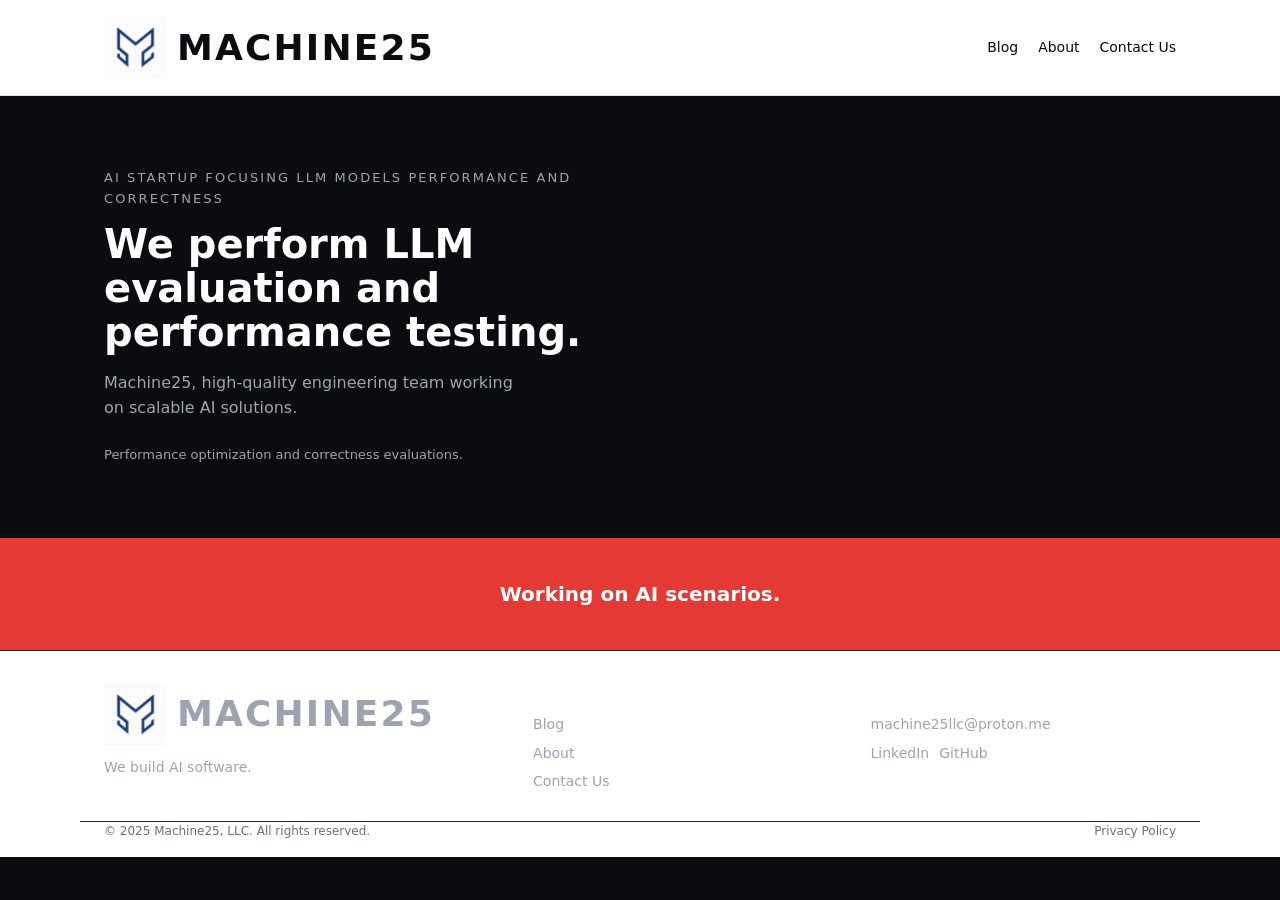
==== commit 76517ea5: "Updated the main page" ====
--- a/index.html
+++ b/index.html
@@ -688,10 +688,10 @@
     <section class="hero" id="top">
       <div class="hero__inner">
         <div class="hero__content">
-          <div class="hero__eyebrow">AI startup focusing on LLM inference scenarios</div>
+          <div class="hero__eyebrow">AI startup focusing LLM models performance and correctness</div>
           <h1 class="hero__title">We perform LLM evaluation and performance testing.</h1>
           <p class="hero__subtitle">
-            Machine25, high‑quality engineering team working on scalable AI inference solutions.
+            Machine25, high‑quality engineering team working on scalable AI solutions.
           </p>
           <p class="hero__meta">
             Performance optimization and correctness evaluations.
@@ -703,7 +703,7 @@
     <section class="section section--red section--tight" id="about">
       <div class="section__inner brand-strip">
         <p class="brand-strip__text">
-          Working on LLM inference scenarios.
+          Working on AI scenarios.
         </p>
       </div>
     </section>
@@ -717,7 +717,7 @@
             <div class="logo__text">Machine25</div>
           </div>
           <p>
-            We build AI software solutions.
+            We build AI software.
           </p>
         </div>
         <div>
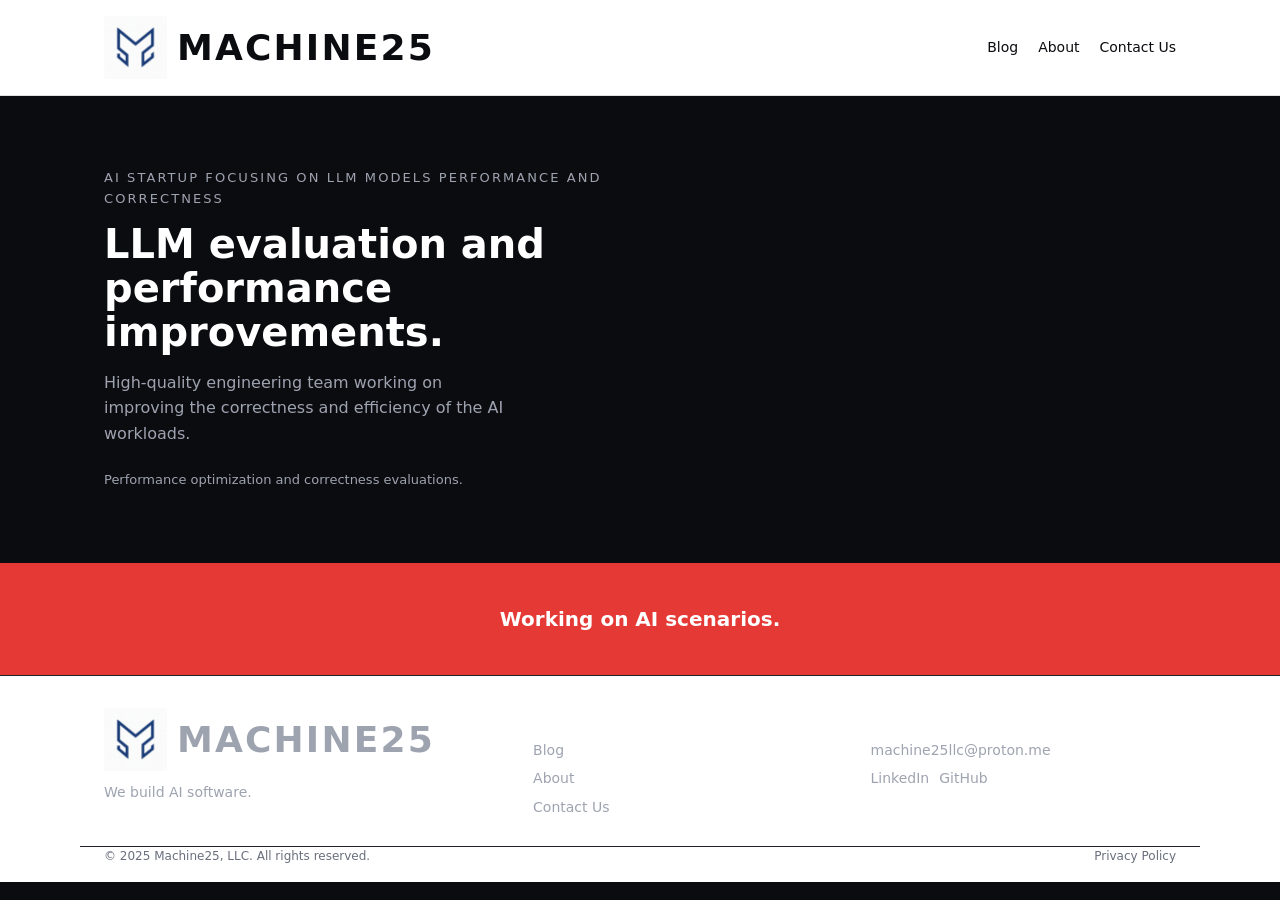
==== commit 198f2428: "Updated the main page" ====
--- a/index.html
+++ b/index.html
@@ -688,10 +688,10 @@
     <section class="hero" id="top">
       <div class="hero__inner">
         <div class="hero__content">
-          <div class="hero__eyebrow">AI startup focusing LLM models performance and correctness</div>
-          <h1 class="hero__title">We perform LLM evaluation and performance testing.</h1>
+          <div class="hero__eyebrow">AI startup focusing on LLM models performance and correctness</div>
+          <h1 class="hero__title">LLM evaluation and performance improvements.</h1>
           <p class="hero__subtitle">
-            Machine25, high‑quality engineering team working on scalable AI solutions.
+            High‑quality engineering team working on improving the correctness and efficiency of the AI workloads.
           </p>
           <p class="hero__meta">
             Performance optimization and correctness evaluations.
